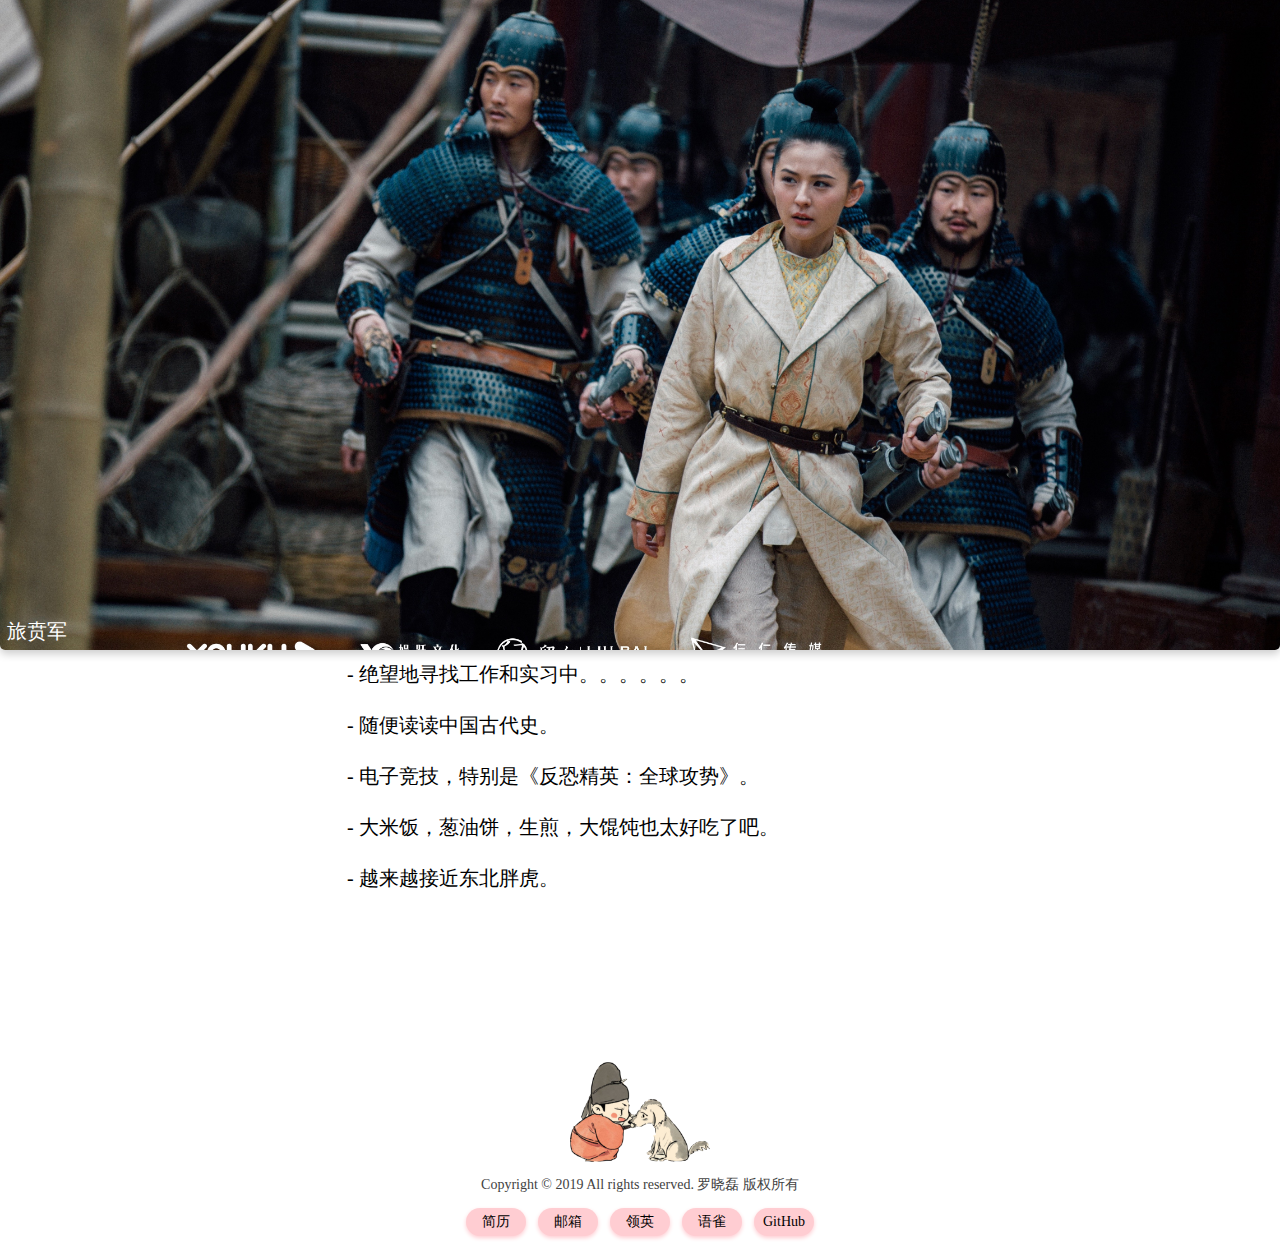
==== index.html @ aeee1fb7 "Add files via upload" ====
<!DOCTYPE html>
<html lang = "zh">
  <head>
    <meta charset = "UTF-8">
    <meta name="viewport" content="width=device-width, initial-scale=1.0">
    <title>羅晓磊 Xiaolei Luo</title>
    <link rel="icon" href="./icon.png">
   
    <!-- Basic Stylesheet-->
    <link rel = "stylesheet" href = "./stylesheet.css">
  </head>
  
  <body>
    <div class="start_img">
      <p class = "start_ref">旅贲军</p>
    </div>

    <div class = "container">
      <div class = "verse">
        <h1>欲买桂花同载酒，终不似，少年游。</h1>
        <img class = "language" src="language.png"></img>
      </div>
      <div class = "verse_ref">
        <h1>《唐多令·芦叶满汀洲》刘过</h1>
      </div>
      <div class = "my_info">
        <div class = "my_info_line">
          <!-- <img src="birth.png"> -->
          <p>- 出生于中华人民共和国上海市。</p>
        </div>
        <div class = "my_info_line">
            <!-- <img src="edu.png"> -->
            <p>- 现就读于加利福尼亚大学洛杉矶分校（UCLA）计算机科学专业。</p>
        </div>
        <div class = "my_info_line">
            <!-- <img src="job.png"> -->
            <p>- 绝望地寻找工作和实习中。。。。。。</p>
        </div>
        <div class = "my_info_line">
            <!-- <img src="love.png"> -->
            <p>- 随便读读中国古代史。</p>
        </div>
        <div class = "my_info_line">
            <!-- <img src="love.png"> -->
            <p>- 电子竞技，特别是《反恐精英：全球攻势》。</p>
        </div>
        <div class = "my_info_line">
            <!-- <img src="eat.png"> -->
            <p>- 大米饭，葱油饼，生煎，大馄饨也太好吃了吧。</p>
        </div>
        <div class = "my_info_line">
            <!-- <img src="eat.png"> -->
            <p>- 越来越接近东北胖虎。</p>
        </div>

      </div>
    </div>

    <div class="footer">
        <div class="footer_img"></div>
        <p class = "copyright">Copyright © 2019 All rights reserved. 罗晓磊 版权所有</p>
        <div class = "links">
          <div class = "links_decro"><a href="./resume.pdf" target="_blank">简历</a></div>
          <div class = "links_decro"> <a href="mailto: luo19980630@outlook.com" target="_blank">邮箱</a></div>
          <div class = "links_decro"><a href="https://www.linkedin.com/in/xiaolei-luo-091444169" target="_blank">领英</a></div>
          <div class = "links_decro"><a href="./resume.pdf" target="_blank">语雀</a></div>
          <div class = "links_decro"> <a href="https://github.com/luo19980630" target="_blank">GitHub</a></div>
        </div>
    </div>

  </body>
</html>
---- stylesheet.css ----
* {margin: 0px; padding: 0px;}

@font-face {
    font-family: '小篆';
    src: url('方正小篆体.ttf');
}

a { font-size: 14px; text-decoration: none; }
a:link { color: black;}
a:visited { color: black;}
.start_img
{
    position: absolute;
    width: 100%;
    height: 360px;
    border-bottom-left-radius: 5px;
    border-bottom-right-radius: 5px;
    box-shadow: 0 4px 8px 0 rgba(0,0,0,0.2);
    background: url('./start5.jpg') center / cover;
    -webkit-transition: height 2s;
    transition: height 2s;
    z-index: 999;
}
.start_ref
{
    position: absolute;
    left: 4px;
    bottom: 4px;
    width: 66px;
    height: 30px;
    font-size: 20px;
    font-family: 小篆;
    color: white;
    border-radius: 5px;
    display: flex;
    flex-direction: row;
    align-items: center;
    justify-content: center;
}

.start_img:hover 
{
    height: 650px;
}
.language
{
    position: relative;
    top: 10px;
    right: 10px;
    width: 28px;
    height: 28px;
}
.container
{
    position: absolute;
    top: 360px;
    width: 100%;
    height: 600px;
    display: flex;
    flex-direction: column;
    align-items: center;
    z-index: 998;
    /* border: 1px solid black; */
}

/* start */
.verse
{
    display: flex;
    flex-direction: row;
    align-items: center;
}
.verse h1
{
    padding-top: 50px;
    font-size: 30px;
    font-weight: 300;
    color: black;
}
.verse_ref h1
{
    padding-top: 4px;
    padding-bottom: 50px;
    font-size: 22px;
    font-weight: 300;
    font-style: italic;
    color: black;
}
.my_info_line
{
    display: flex;
    flex-direction: row;
    align-items: center;
}
.my_info_line img
{
    padding-top: 20px;
    padding-right: 20px;
    width: 32px;
    height: 32px;
}
.my_info p
{
    padding-top: 24px;
    font-size: 20px;
    font-weight: 300;
    color: black;
}


.footer
{
    position: absolute;
    top: 1000px;
    margin-top: 100px;
    width: 100%;
    height: 160px;
    display: flex;
    flex-direction: column;
    align-items: center;
    /* border: 1px solid black; */
}
.footer_img
{
    width: 140px;
    height: 100px;
    background: url('./footer.png') center / cover;
    position: relative;
    bottom: 38px;
}
.copyright
{
    font-size: 14px;
    color: #424242;
    position: relative;
    bottom: 24px;
}
.links
{
    display: flex;
    flex-direction: row;
    align-items: center;
    position: relative;
    bottom: 10px;
}
.links_decro
{
    display: flex;
    flex-direction: row;
    align-items: center;
    justify-content: center;
    margin-left: 6px;
    margin-right: 6px;
    width: 60px;
    height: 28px;
    font-weight: 500;
    background-color: #FFCDD2;
    box-shadow: 0 2px 4px 0 #FFCDD2;
    border-radius:25px;
}
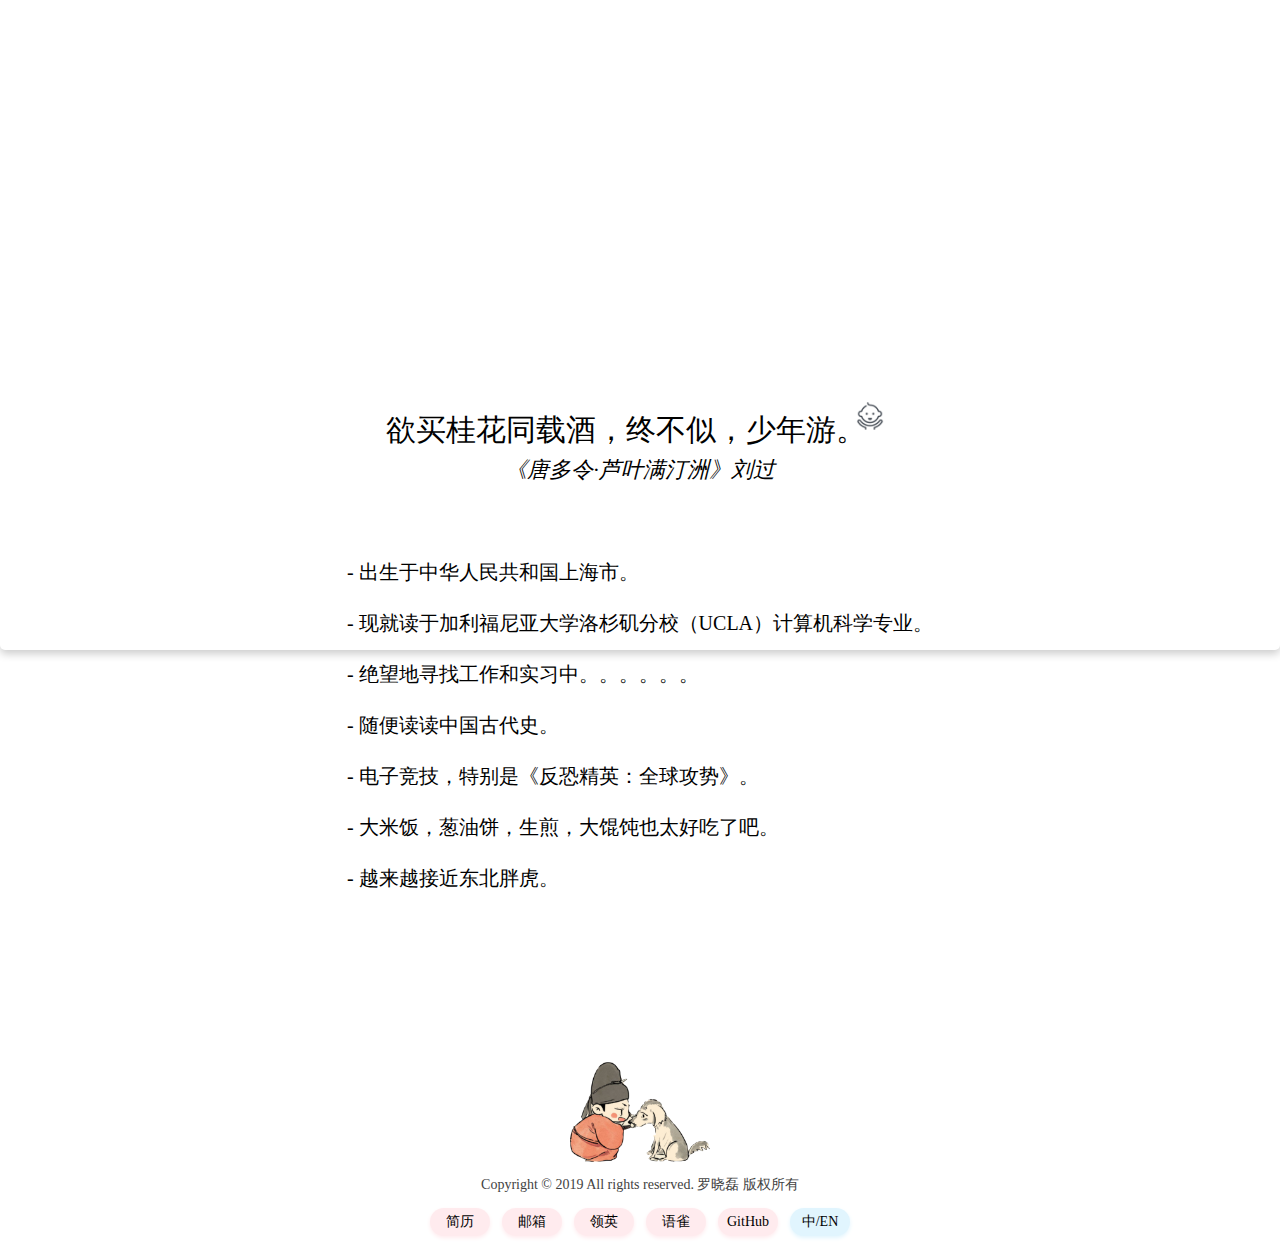
==== commit da376b3b: "Add files via upload" ====
--- a/index.html
+++ b/index.html
@@ -12,13 +12,13 @@
   
   <body>
     <div class="start_img">
-      <p class = "start_ref">旅贲军</p>
+      <p class = "start_ref">檀棋</p>
     </div>
 
     <div class = "container">
       <div class = "verse">
         <h1>欲买桂花同载酒，终不似，少年游。</h1>
-        <img class = "language" src="language.png"></img>
+        <img class = "reference" src="reference.png"></img>
       </div>
       <div class = "verse_ref">
         <h1>《唐多令·芦叶满汀洲》刘过</h1>
@@ -65,6 +65,7 @@
           <div class = "links_decro"><a href="https://www.linkedin.com/in/xiaolei-luo-091444169" target="_blank">领英</a></div>
           <div class = "links_decro"><a href="./resume.pdf" target="_blank">语雀</a></div>
           <div class = "links_decro"> <a href="https://github.com/luo19980630" target="_blank">GitHub</a></div>
+          <div class = "translation"><a>中/EN</a></div>
         </div>
     </div>
 
--- a/stylesheet.css
+++ b/stylesheet.css
@@ -1,6 +1,7 @@
 * {margin: 0px; padding: 0px;}
 
-@font-face {
+@font-face 
+{
     font-family: '小篆';
     src: url('方正小篆体.ttf');
 }
@@ -16,7 +17,7 @@
     border-bottom-left-radius: 5px;
     border-bottom-right-radius: 5px;
     box-shadow: 0 4px 8px 0 rgba(0,0,0,0.2);
-    background: url('./start5.jpg') center / cover;
+    background: url('./start0.jpg') center / cover;
     -webkit-transition: height 2s;
     transition: height 2s;
     z-index: 999;
@@ -26,7 +27,7 @@
     position: absolute;
     left: 4px;
     bottom: 4px;
-    width: 66px;
+    width: 46px;
     height: 30px;
     font-size: 20px;
     font-family: 小篆;
@@ -42,7 +43,7 @@
 {
     height: 650px;
 }
-.language
+.reference
 {
     position: relative;
     top: 10px;
@@ -154,7 +155,22 @@
     width: 60px;
     height: 28px;
     font-weight: 500;
-    background-color: #FFCDD2;
-    box-shadow: 0 2px 4px 0 #FFCDD2;
+    background-color: #FFEBEE;
+    box-shadow: 0 2px 4px 0 #FFEBEE;
     border-radius:25px;
+}
+.translation
+{
+    display: flex;
+    flex-direction: row;
+    align-items: center;
+    justify-content: center;
+    margin-left: 6px;
+    margin-right: 6px;
+    width: 60px;
+    height: 28px;
+    font-weight: 500;
+    background-color: #E1F5FE;
+    box-shadow: 0 2px 4px 0 #E1F5FE;
+    border-radius: 25px;
 }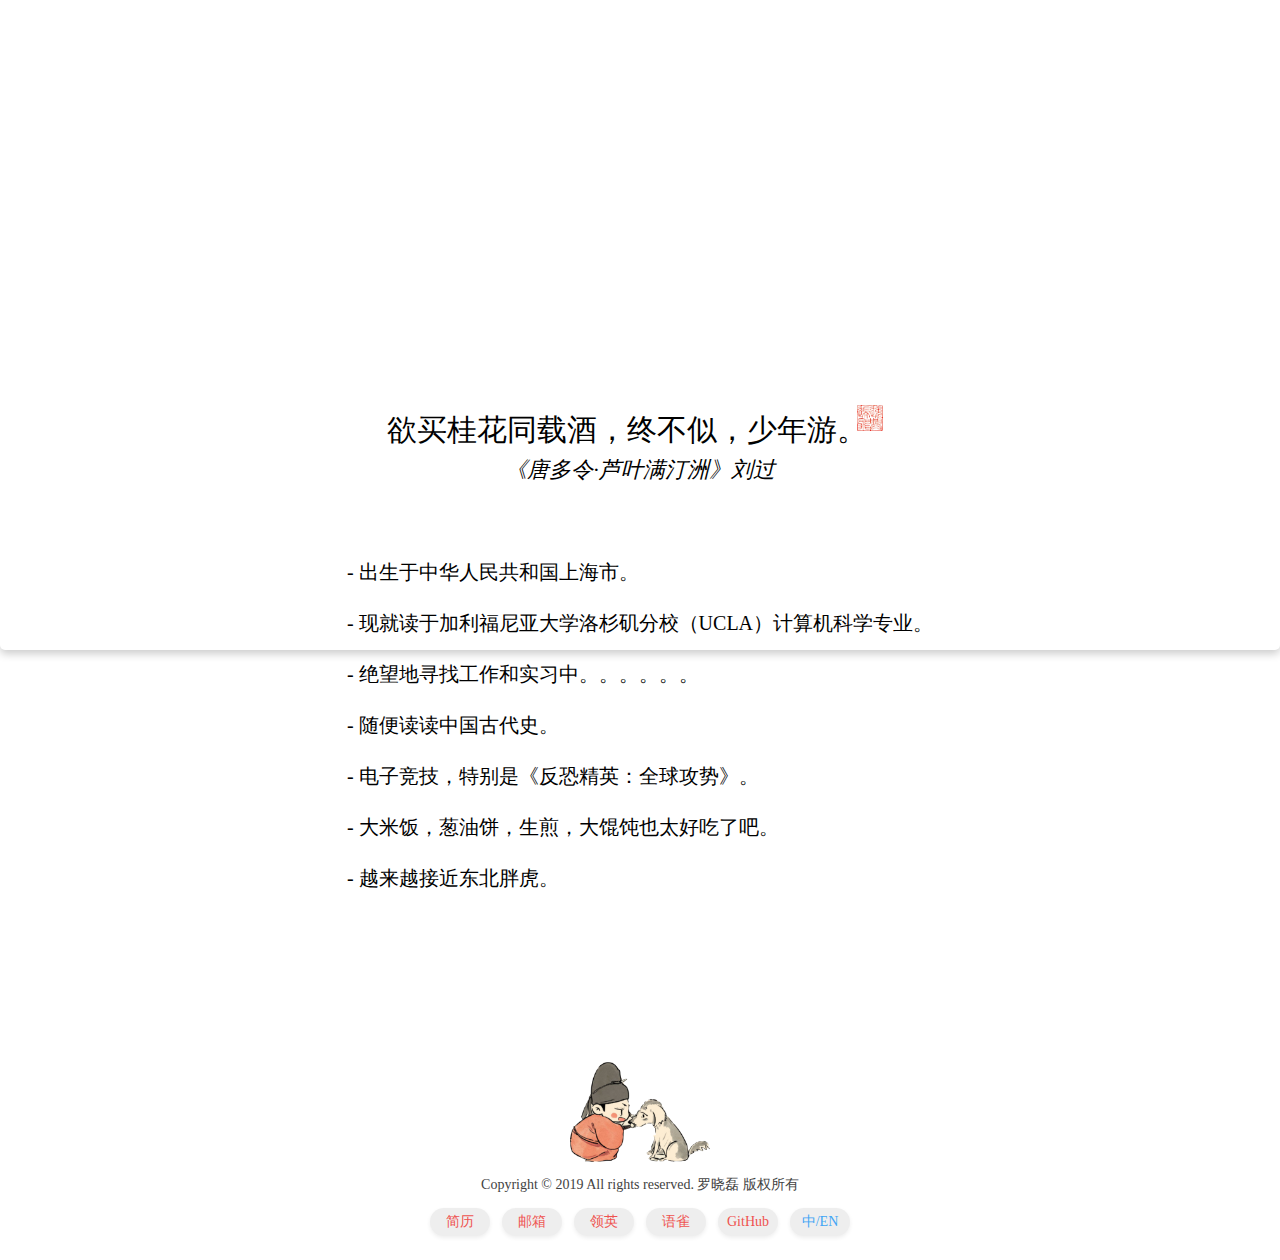
==== commit 1233e10b: "Add files via upload" ====
--- a/index.html
+++ b/index.html
@@ -12,13 +12,13 @@
   
   <body>
     <div class="start_img">
-      <p class = "start_ref">檀棋</p>
+      <p class = "start_ref">旅贲军</p>
     </div>
 
     <div class = "container">
       <div class = "verse">
         <h1>欲买桂花同载酒，终不似，少年游。</h1>
-        <img class = "reference" src="reference.png"></img>
+        <img class = "reference" src="verse_ref.png"></img>
       </div>
       <div class = "verse_ref">
         <h1>《唐多令·芦叶满汀洲》刘过</h1>
--- a/stylesheet.css
+++ b/stylesheet.css
@@ -7,8 +7,8 @@
 }
 
 a { font-size: 14px; text-decoration: none; }
-a:link { color: black;}
-a:visited { color: black;}
+a:link { color: #EF5350;}
+a:visited { color: #EF5350;}
 .start_img
 {
     position: absolute;
@@ -26,8 +26,8 @@
 {
     position: absolute;
     left: 4px;
-    bottom: 4px;
-    width: 46px;
+    bottom: 2px;
+    width: 66px;
     height: 30px;
     font-size: 20px;
     font-family: 小篆;
@@ -46,10 +46,10 @@
 .reference
 {
     position: relative;
-    top: 10px;
+    top: 12px;
     right: 10px;
-    width: 28px;
-    height: 28px;
+    width: 26px;
+    height: 26px;
 }
 .container
 {
@@ -155,8 +155,8 @@
     width: 60px;
     height: 28px;
     font-weight: 500;
-    background-color: #FFEBEE;
-    box-shadow: 0 2px 4px 0 #FFEBEE;
+    background-color: #EEEEEE;
+    box-shadow: 0 2px 4px 0 #EEEEEE;
     border-radius:25px;
 }
 .translation
@@ -170,7 +170,8 @@
     width: 60px;
     height: 28px;
     font-weight: 500;
-    background-color: #E1F5FE;
-    box-shadow: 0 2px 4px 0 #E1F5FE;
+    background-color: #EEEEEE;
+    box-shadow: 0 2px 4px 0 #EEEEEE;
+    color: #42A5F5;
     border-radius: 25px;
 }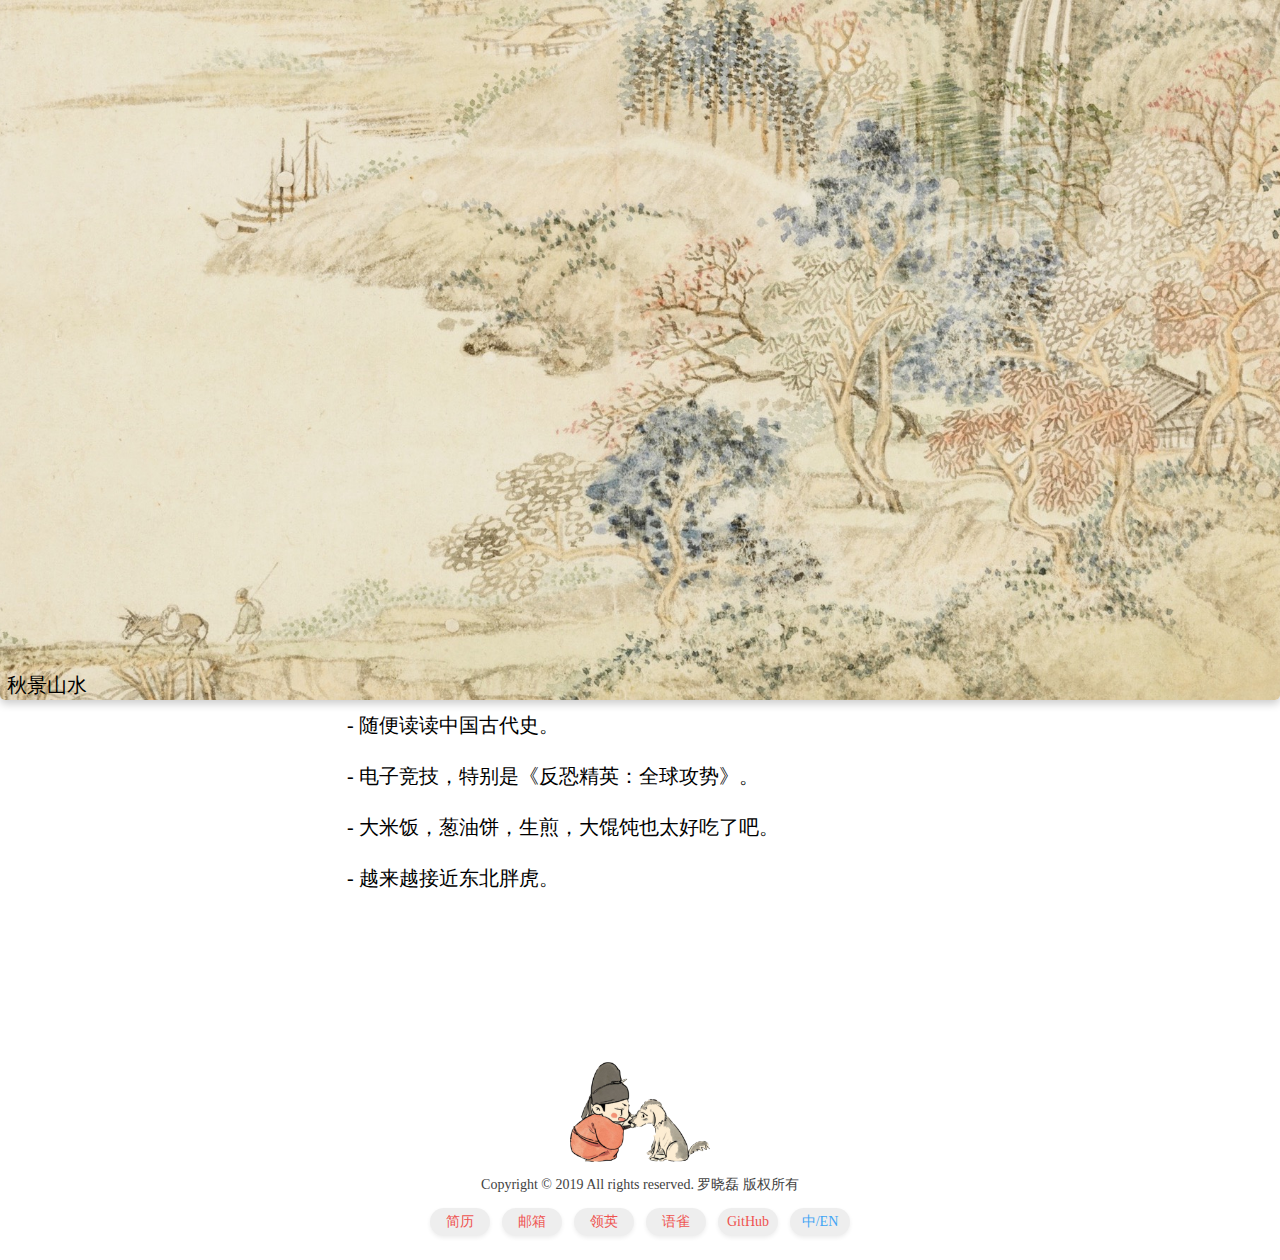
==== commit acb428a5: "Add files via upload" ====
--- a/index.html
+++ b/index.html
@@ -12,7 +12,7 @@
   
   <body>
     <div class="start_img">
-      <p class = "start_ref">旅贲军</p>
+      <p class = "start_ref">秋景山水</p>
     </div>
 
     <div class = "container">
--- a/stylesheet.css
+++ b/stylesheet.css
@@ -17,7 +17,7 @@
     border-bottom-left-radius: 5px;
     border-bottom-right-radius: 5px;
     box-shadow: 0 4px 8px 0 rgba(0,0,0,0.2);
-    background: url('./start0.jpg') center / cover;
+    background: url('./start.jpg') center / cover;
     -webkit-transition: height 2s;
     transition: height 2s;
     z-index: 999;
@@ -25,13 +25,13 @@
 .start_ref
 {
     position: absolute;
-    left: 4px;
-    bottom: 2px;
-    width: 66px;
+    left: 2px;
+    bottom: 0px;
+    width: 90px;
     height: 30px;
     font-size: 20px;
     font-family: 小篆;
-    color: white;
+    color: black;
     border-radius: 5px;
     display: flex;
     flex-direction: row;
@@ -41,7 +41,7 @@
 
 .start_img:hover 
 {
-    height: 650px;
+    height: 700px;
 }
 .reference
 {
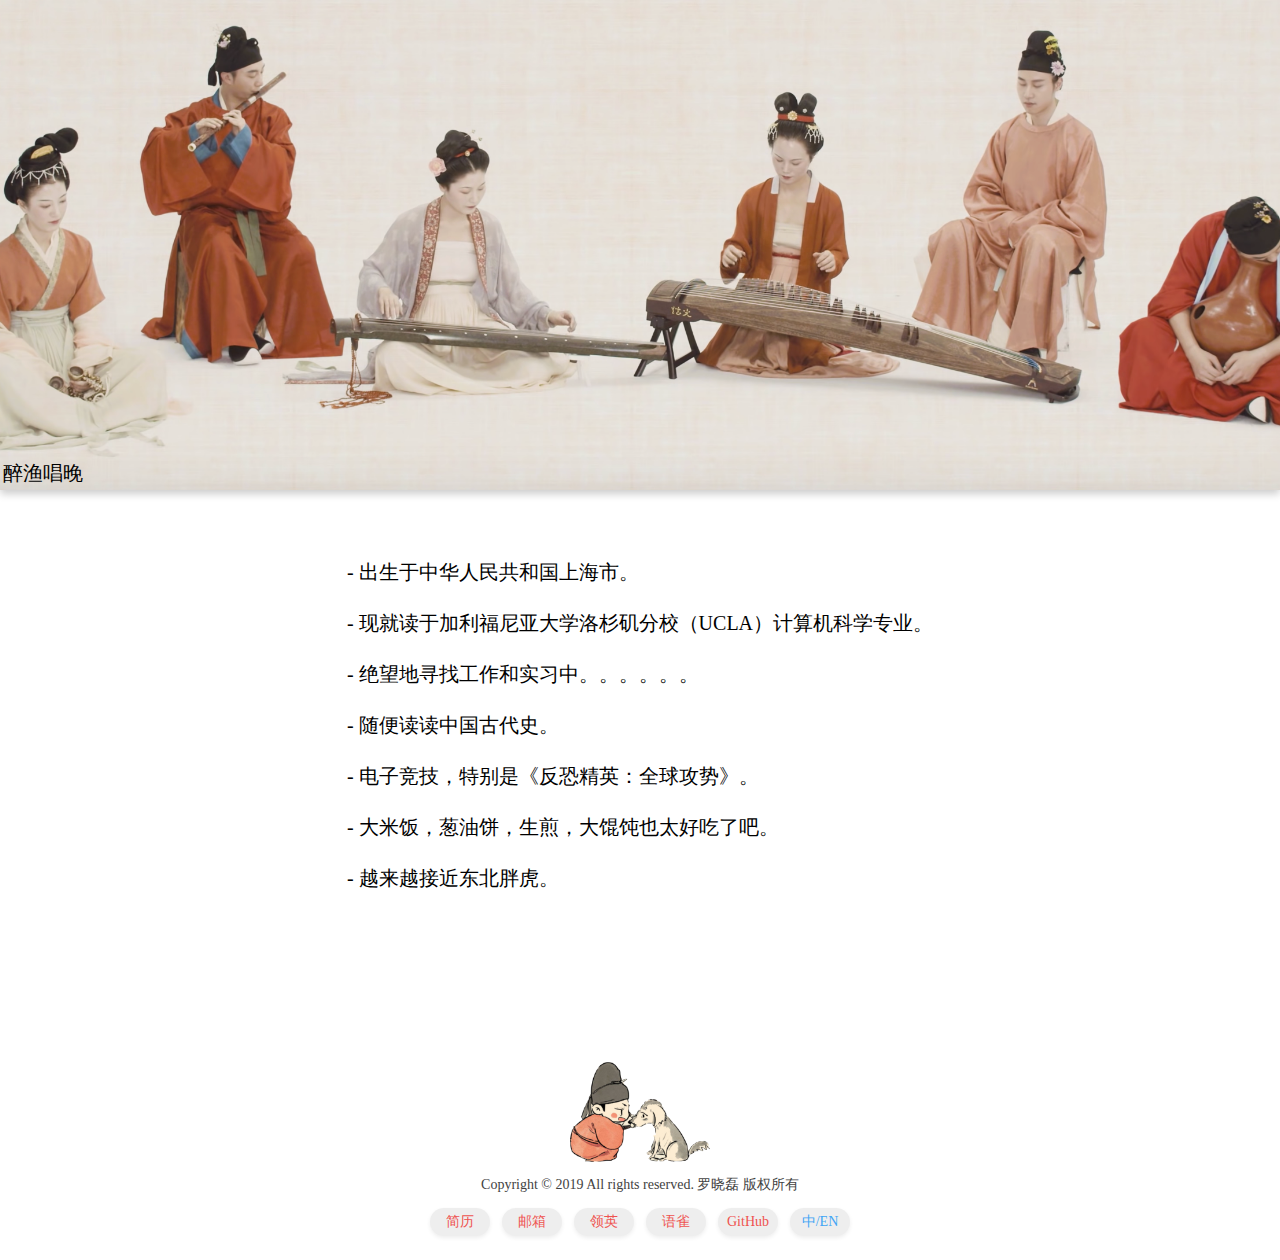
==== commit 005f1fb7: "Add files via upload" ====
--- a/index.html
+++ b/index.html
@@ -12,7 +12,7 @@
   
   <body>
     <div class="start_img">
-      <p class = "start_ref">秋景山水</p>
+      <p class = "start_ref">醉渔唱晚</p>
     </div>
 
     <div class = "container">
--- a/stylesheet.css
+++ b/stylesheet.css
@@ -14,10 +14,10 @@
     position: absolute;
     width: 100%;
     height: 360px;
-    border-bottom-left-radius: 5px;
-    border-bottom-right-radius: 5px;
+    /* border-bottom-left-radius: 0px;
+    border-bottom-right-radius: 0px; */
     box-shadow: 0 4px 8px 0 rgba(0,0,0,0.2);
-    background: url('./start.jpg') center / cover;
+    background: url('./start.png') center / cover;
     -webkit-transition: height 2s;
     transition: height 2s;
     z-index: 999;
@@ -26,22 +26,23 @@
 {
     position: absolute;
     left: 2px;
-    bottom: 0px;
-    width: 90px;
+    bottom: 2px;
+    width: 82px;
     height: 30px;
     font-size: 20px;
     font-family: 小篆;
     color: black;
-    border-radius: 5px;
     display: flex;
     flex-direction: row;
     align-items: center;
     justify-content: center;
+    /* background-color: #D32F2F;
+    border-radius: 5px; */
 }
 
 .start_img:hover 
 {
-    height: 700px;
+    height: 490px;
 }
 .reference
 {
@@ -84,8 +85,7 @@
     padding-bottom: 50px;
     font-size: 22px;
     font-weight: 300;
-    font-style: italic;
-    color: black;
+    color: #212121;
 }
 .my_info_line
 {
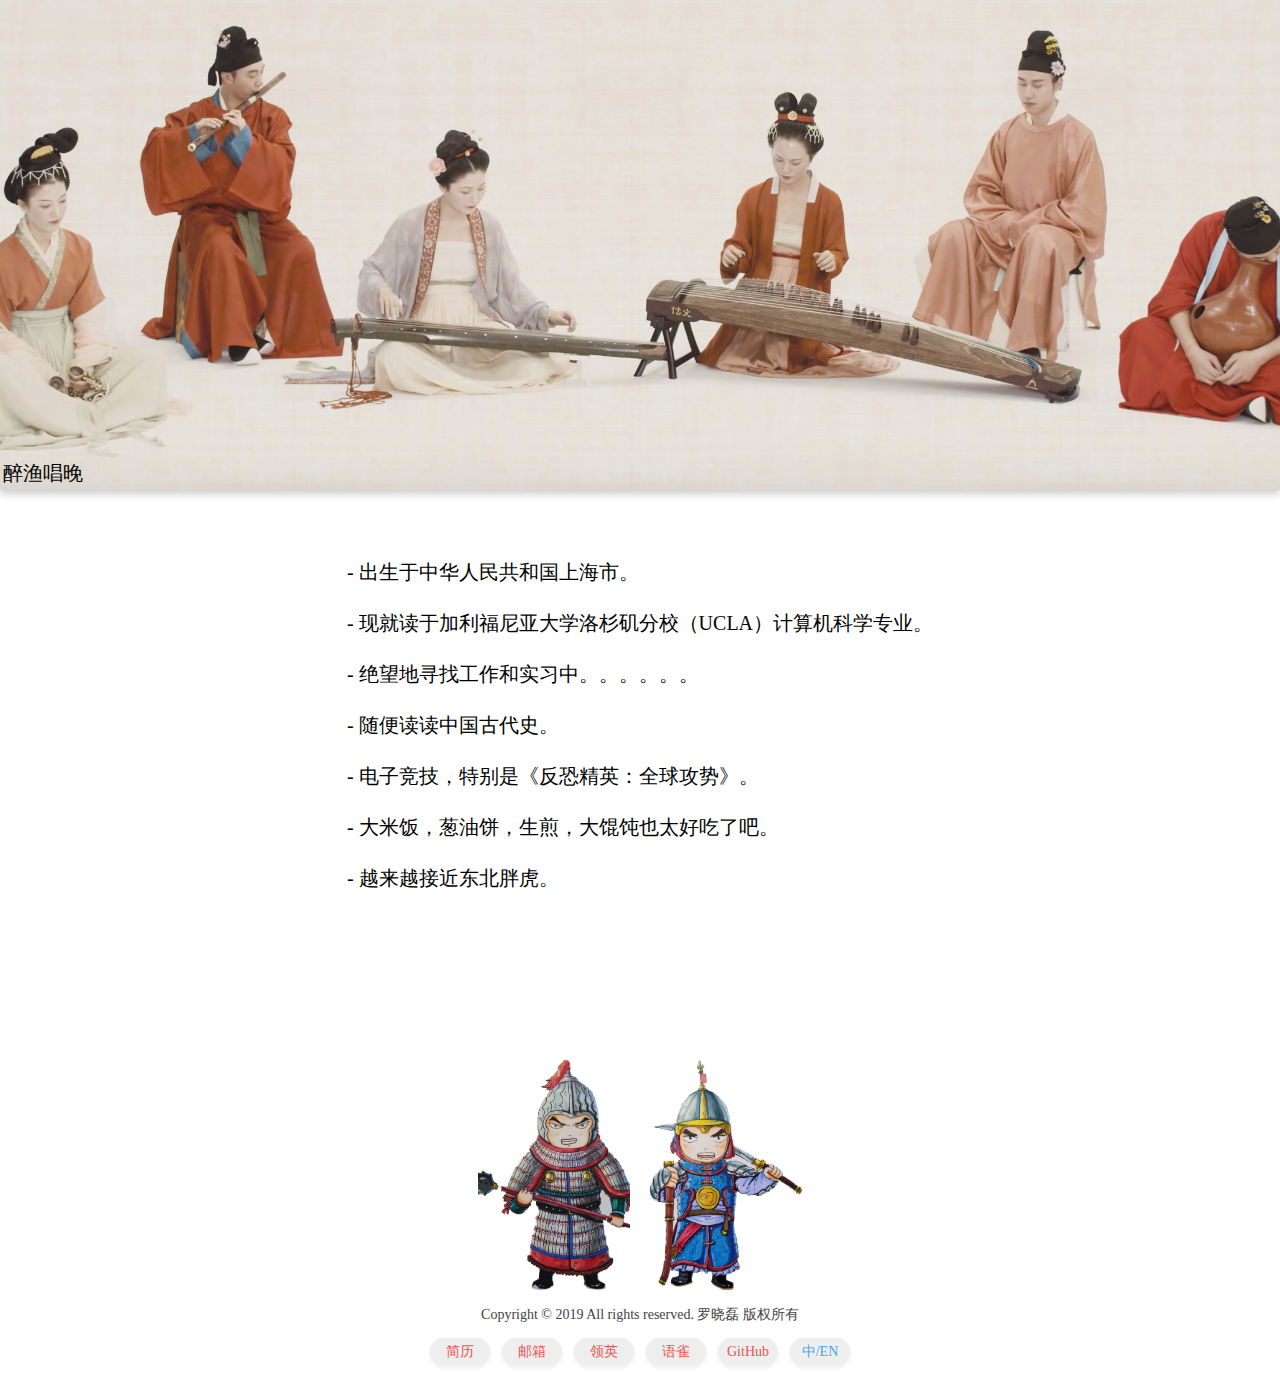
==== commit 36e70395: "Add files via upload" ====
--- a/index.html
+++ b/index.html
@@ -57,7 +57,10 @@
     </div>
 
     <div class="footer">
-        <div class="footer_img"></div>
+      <div class="footer_img">
+        <div class="footer_img_0"></div>
+        <div class="footer_img_1"></div>
+      </div>
         <p class = "copyright">Copyright © 2019 All rights reserved. 罗晓磊 版权所有</p>
         <div class = "links">
           <div class = "links_decro"><a href="./resume.pdf" target="_blank">简历</a></div>
--- a/stylesheet.css
+++ b/stylesheet.css
@@ -115,7 +115,7 @@
     top: 1000px;
     margin-top: 100px;
     width: 100%;
-    height: 160px;
+    height: 290px;
     display: flex;
     flex-direction: column;
     align-items: center;
@@ -123,11 +123,27 @@
 }
 .footer_img
 {
-    width: 140px;
-    height: 100px;
-    background: url('./footer.png') center / cover;
+    display: flex;
+    flex-direction: line;
+    align-items: center;
+}
+.footer_img_0
+{
+    width: 152px;
+    height: 230px;
+    background: url('./footer0.png') center / cover;
     position: relative;
-    bottom: 38px;
+    bottom: 40px;
+    margin-right: 10px;
+}
+.footer_img_1
+{
+    width: 152px;
+    height: 230px;
+    background: url('./footer1.png') center / cover;
+    position: relative;
+    bottom: 40px;
+    margin-left: 10px;
 }
 .copyright
 {
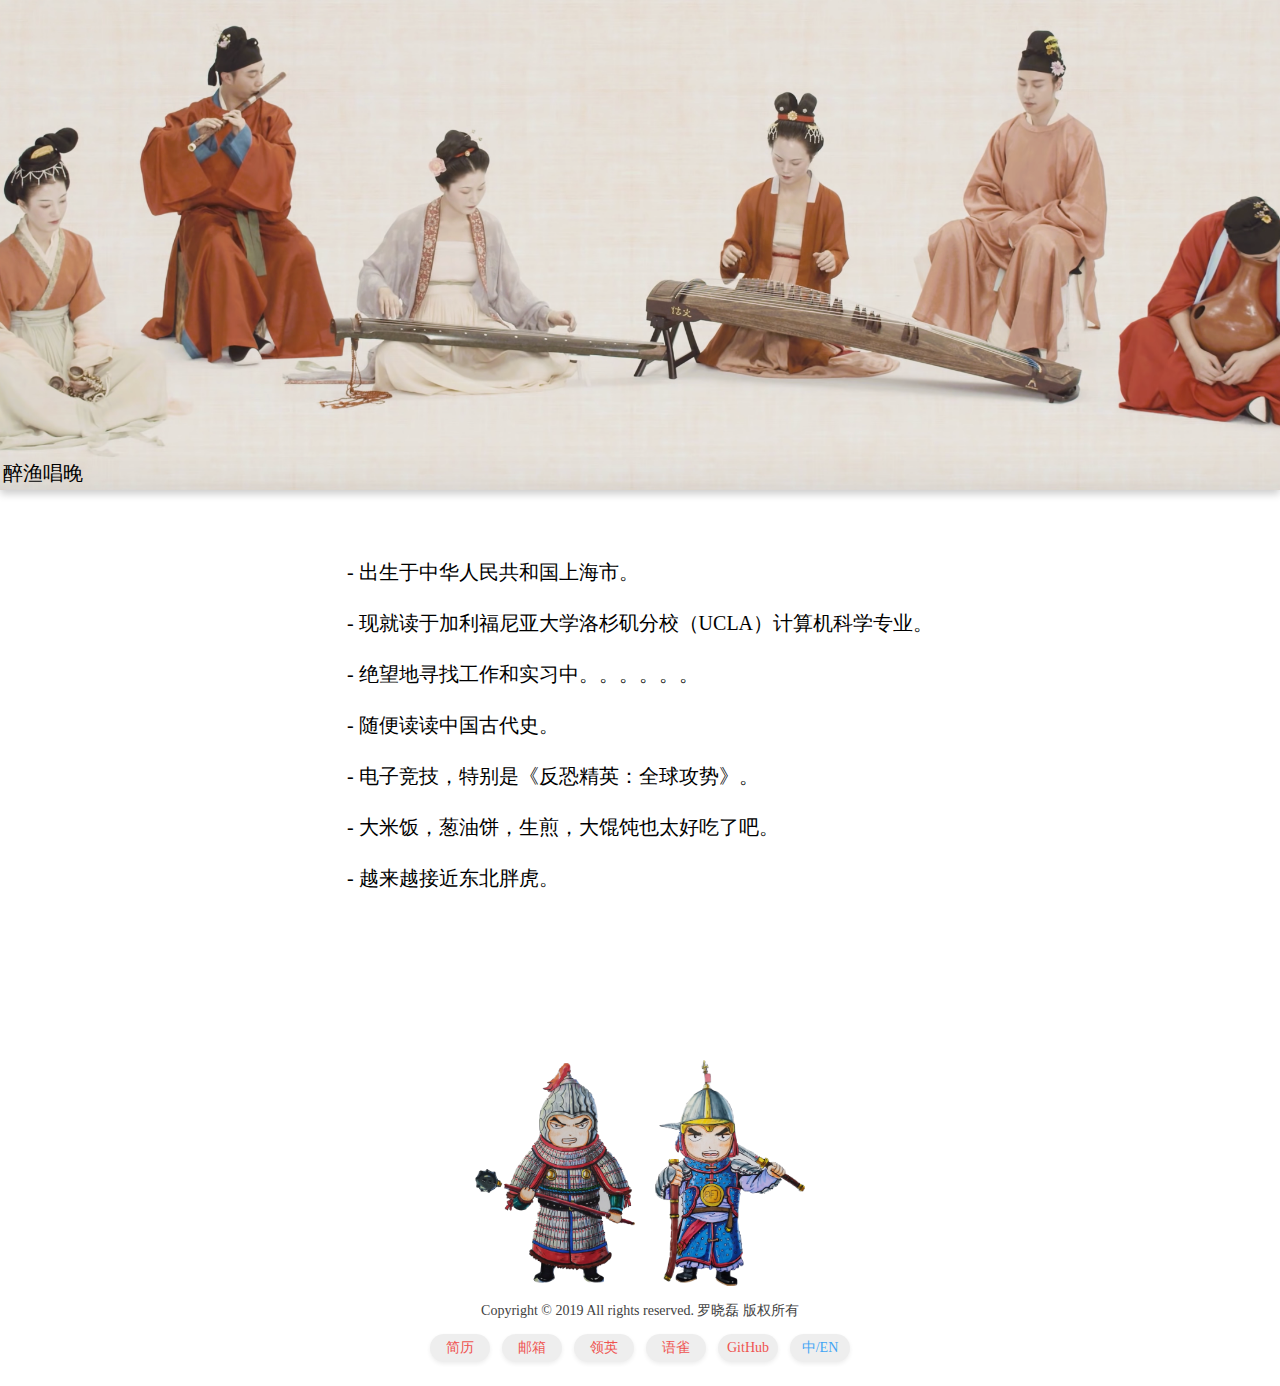
==== commit ea945ab3: "Add files via upload" ====
--- a/index.html
+++ b/index.html
@@ -5,8 +5,6 @@
     <meta name="viewport" content="width=device-width, initial-scale=1.0">
     <title>羅晓磊 Xiaolei Luo</title>
     <link rel="icon" href="./icon.png">
-   
-    <!-- Basic Stylesheet-->
     <link rel = "stylesheet" href = "./stylesheet.css">
   </head>
   
@@ -57,7 +55,7 @@
     </div>
 
     <div class="footer">
-      <div class="footer_img">
+      <div class="footer_img" οnclick="hidetext()">
         <div class="footer_img_0"></div>
         <div class="footer_img_1"></div>
       </div>
--- a/stylesheet.css
+++ b/stylesheet.css
@@ -14,8 +14,6 @@
     position: absolute;
     width: 100%;
     height: 360px;
-    /* border-bottom-left-radius: 0px;
-    border-bottom-right-radius: 0px; */
     box-shadow: 0 4px 8px 0 rgba(0,0,0,0.2);
     background: url('./start.png') center / cover;
     -webkit-transition: height 2s;
@@ -36,8 +34,6 @@
     flex-direction: row;
     align-items: center;
     justify-content: center;
-    /* background-color: #D32F2F;
-    border-radius: 5px; */
 }
 
 .start_img:hover 
@@ -115,7 +111,7 @@
     top: 1000px;
     margin-top: 100px;
     width: 100%;
-    height: 290px;
+    height: 286px;
     display: flex;
     flex-direction: column;
     align-items: center;
@@ -126,11 +122,13 @@
     display: flex;
     flex-direction: line;
     align-items: center;
+    justify-content: center;
+    width: 400px;
 }
 .footer_img_0
 {
-    width: 152px;
-    height: 230px;
+    width: 160px;
+    height: 220px;
     background: url('./footer0.png') center / cover;
     position: relative;
     bottom: 40px;
@@ -138,8 +136,8 @@
 }
 .footer_img_1
 {
-    width: 152px;
-    height: 230px;
+    width: 150px;
+    height: 226px;
     background: url('./footer1.png') center / cover;
     position: relative;
     bottom: 40px;
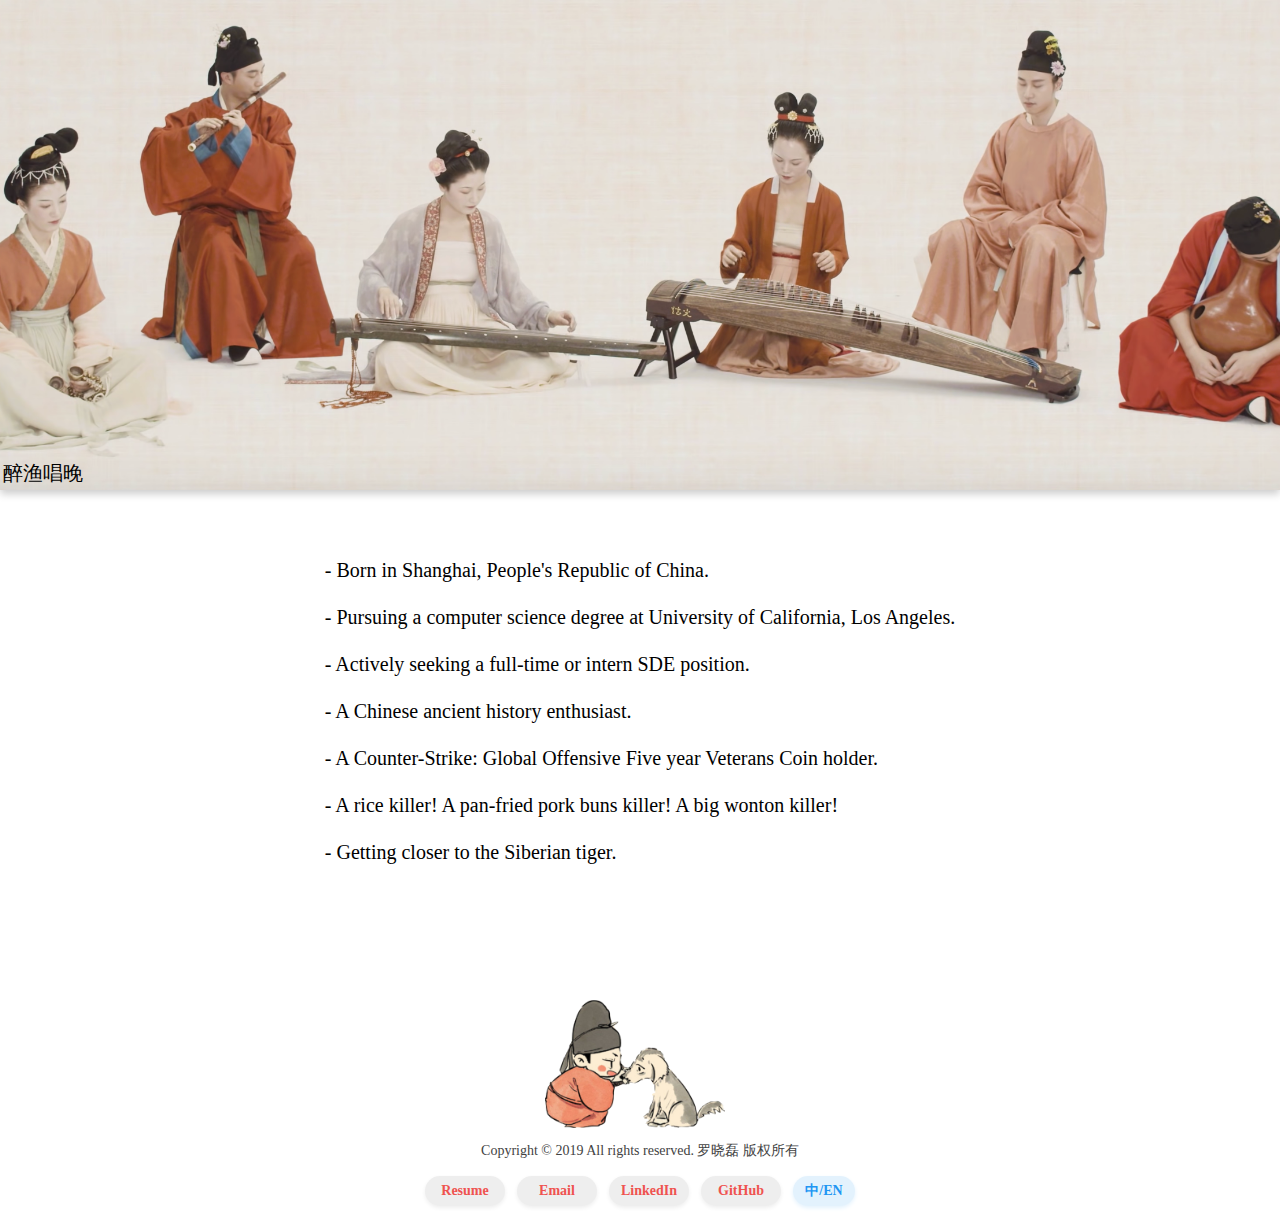
==== commit 2c3d9e97: "Add files via upload" ====
--- a/index.html
+++ b/index.html
@@ -6,8 +6,9 @@
     <title>羅晓磊 Xiaolei Luo</title>
     <link rel="icon" href="./icon.png">
     <link rel = "stylesheet" href = "./stylesheet.css">
+    <link href="https://fonts.googleapis.com/css?family=Roboto&display=swap" rel="stylesheet">  
   </head>
-  
+
   <body>
     <div class="start_img">
       <p class = "start_ref">醉渔唱晚</p>
@@ -15,57 +16,48 @@
 
     <div class = "container">
       <div class = "verse">
-        <h1>欲买桂花同载酒，终不似，少年游。</h1>
+        <h1>有匪君子，如切如磋，如琢如磨。</h1>
         <img class = "reference" src="verse_ref.png"></img>
       </div>
       <div class = "verse_ref">
-        <h1>《唐多令·芦叶满汀洲》刘过</h1>
+        <h1>《诗经·卫风·淇奥》</h1>
       </div>
       <div class = "my_info">
         <div class = "my_info_line">
-          <!-- <img src="birth.png"> -->
-          <p>- 出生于中华人民共和国上海市。</p>
+          <p>- Born in Shanghai, People's Republic of China.</p>
         </div>
         <div class = "my_info_line">
-            <!-- <img src="edu.png"> -->
-            <p>- 现就读于加利福尼亚大学洛杉矶分校（UCLA）计算机科学专业。</p>
+            <p>- Pursuing a computer science degree at University of California, Los Angeles.</p>
         </div>
         <div class = "my_info_line">
-            <!-- <img src="job.png"> -->
-            <p>- 绝望地寻找工作和实习中。。。。。。</p>
+            <p>- Actively seeking a full-time or intern SDE position.</p>
         </div>
         <div class = "my_info_line">
-            <!-- <img src="love.png"> -->
-            <p>- 随便读读中国古代史。</p>
+            <p>- A Chinese ancient history enthusiast.</p>
         </div>
         <div class = "my_info_line">
-            <!-- <img src="love.png"> -->
-            <p>- 电子竞技，特别是《反恐精英：全球攻势》。</p>
+            <p>- A Counter-Strike: Global Offensive Five year Veterans Coin holder.</p>
         </div>
         <div class = "my_info_line">
-            <!-- <img src="eat.png"> -->
-            <p>- 大米饭，葱油饼，生煎，大馄饨也太好吃了吧。</p>
+            <p>- A rice killer! A pan-fried pork buns killer! A big wonton killer!</p>
         </div>
         <div class = "my_info_line">
-            <!-- <img src="eat.png"> -->
-            <p>- 越来越接近东北胖虎。</p>
+            <p>- Getting closer to the Siberian tiger.</p>
         </div>
-
       </div>
     </div>
 
     <div class="footer">
       <div class="footer_img" οnclick="hidetext()">
         <div class="footer_img_0"></div>
-        <div class="footer_img_1"></div>
       </div>
         <p class = "copyright">Copyright © 2019 All rights reserved. 罗晓磊 版权所有</p>
         <div class = "links">
-          <div class = "links_decro"><a href="./resume.pdf" target="_blank">简历</a></div>
-          <div class = "links_decro"> <a href="mailto: luo19980630@outlook.com" target="_blank">邮箱</a></div>
-          <div class = "links_decro"><a href="https://www.linkedin.com/in/xiaolei-luo-091444169" target="_blank">领英</a></div>
-          <div class = "links_decro"><a href="./resume.pdf" target="_blank">语雀</a></div>
+          <div class = "links_decro"><a href="./resume.pdf" target="_blank">Resume</a></div>
+          <div class = "links_decro"> <a href="mailto: luo19980630@outlook.com" target="_blank">Email</a></div>
+          <div class = "links_decro"><a href="https://www.linkedin.com/in/xiaolei-luo-091444169" target="_blank">LinkedIn</a></div>
           <div class = "links_decro"> <a href="https://github.com/luo19980630" target="_blank">GitHub</a></div>
+          <!-- <div class = "links_decro"><a href="./resume.pdf" target="_blank">语雀</a></div> -->
           <div class = "translation"><a>中/EN</a></div>
         </div>
     </div>
--- a/stylesheet.css
+++ b/stylesheet.css
@@ -74,6 +74,7 @@
     font-size: 30px;
     font-weight: 300;
     color: black;
+    font-weight: 300;
 }
 .verse_ref h1
 {
@@ -102,16 +103,16 @@
     font-size: 20px;
     font-weight: 300;
     color: black;
+    font-weight: 350;
 }
-
 
 .footer
 {
     position: absolute;
-    top: 1000px;
+    top: 940px;
     margin-top: 100px;
     width: 100%;
-    height: 286px;
+    height: 188px;
     display: flex;
     flex-direction: column;
     align-items: center;
@@ -127,28 +128,19 @@
 }
 .footer_img_0
 {
-    width: 160px;
-    height: 220px;
-    background: url('./footer0.png') center / cover;
+    width: 180px;
+    height: 128px;
+    background: url('./footer.png') center / cover;
     position: relative;
     bottom: 40px;
     margin-right: 10px;
-}
-.footer_img_1
-{
-    width: 150px;
-    height: 226px;
-    background: url('./footer1.png') center / cover;
-    position: relative;
-    bottom: 40px;
-    margin-left: 10px;
 }
 .copyright
 {
     font-size: 14px;
     color: #424242;
     position: relative;
-    bottom: 24px;
+    bottom: 26px;
 }
 .links
 {
@@ -166,9 +158,9 @@
     justify-content: center;
     margin-left: 6px;
     margin-right: 6px;
-    width: 60px;
-    height: 28px;
-    font-weight: 500;
+    width: 80px;
+    height: 30px;
+    font-weight: 600;
     background-color: #EEEEEE;
     box-shadow: 0 2px 4px 0 #EEEEEE;
     border-radius:25px;
@@ -181,11 +173,11 @@
     justify-content: center;
     margin-left: 6px;
     margin-right: 6px;
-    width: 60px;
-    height: 28px;
-    font-weight: 500;
-    background-color: #EEEEEE;
-    box-shadow: 0 2px 4px 0 #EEEEEE;
-    color: #42A5F5;
+    width: 62px;
+    height: 30px;
+    font-weight: 600;
+    background-color: #e3f2fd;
+    box-shadow: 0 2px 4px 0 #e3f2fd;
+    color: #2196f3;
     border-radius: 25px;
 }